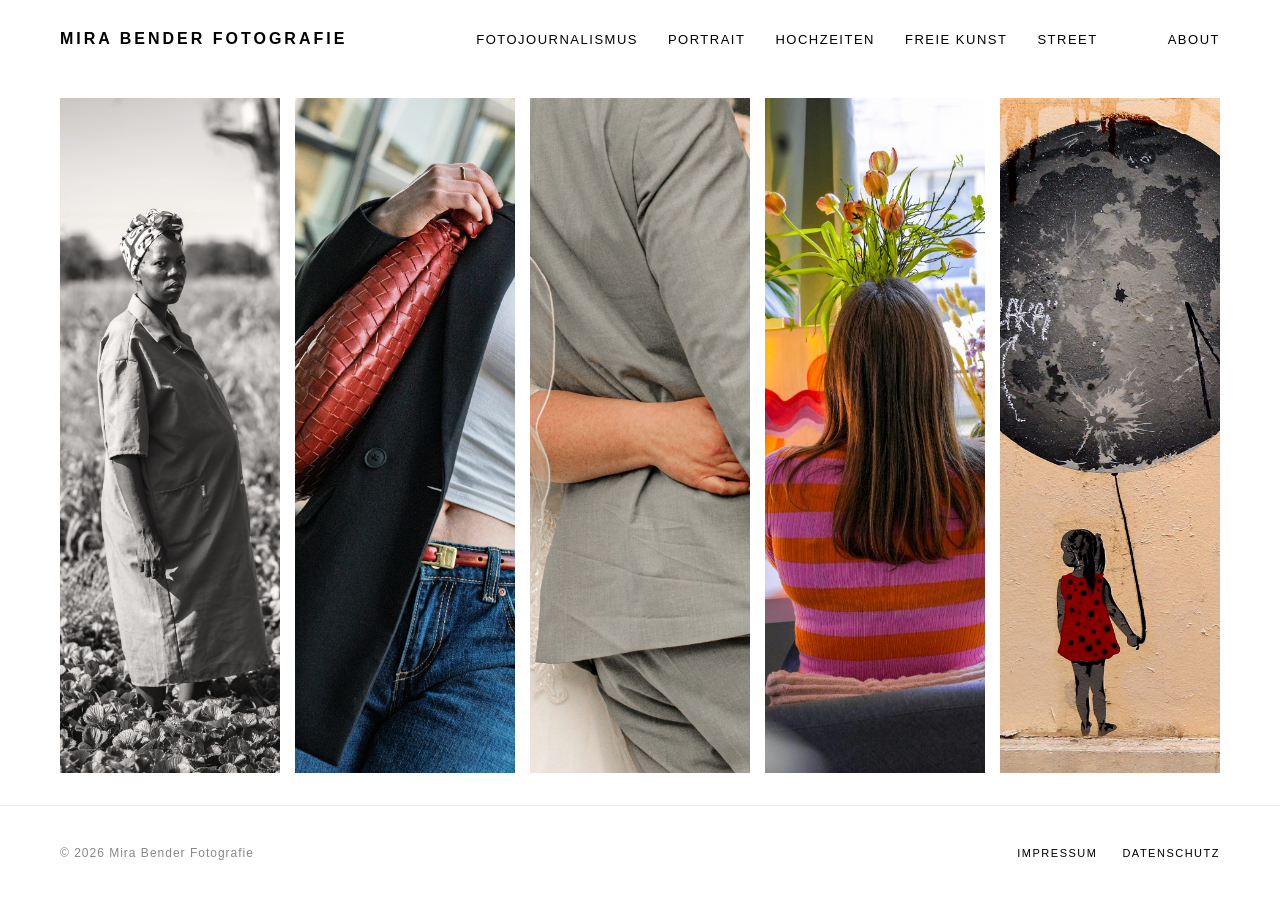
==== index.html @ ff71d6ab "Doppeltes Street-Bild entfernen, Mobile-Navigation als Hamburger-Menü - Bild 14 bei Street war byte-" ====
<!DOCTYPE html>
<html lang="de">
<head>
  <meta charset="UTF-8">
  <meta name="viewport" content="width=device-width, initial-scale=1.0">
  <title>Mira Bender Fotografie</title>
  <link rel="stylesheet" href="css/styles.css">
</head>
<body>

  <header class="site-header">
    <div class="logo">
      <a href="index.html">Mira Bender Fotografie</a>
    </div>
    <button class="nav-toggle" id="navToggle" aria-label="Menü öffnen" aria-expanded="false" aria-controls="mainNav">
      <span></span><span></span><span></span>
    </button>
    <nav class="main-nav" id="mainNav">
      <ul>
        <li><a href="galerie.html?cat=1">Fotojournalismus</a></li>
        <li><a href="galerie.html?cat=2">Portrait</a></li>
        <li><a href="galerie.html?cat=3">Hochzeiten</a></li>
        <li><a href="galerie.html?cat=4">Freie Kunst</a></li>
        <li><a href="galerie.html?cat=5">Street</a></li>
        <li class="nav-item-spacer"><a href="about.html">About</a></li>
      </ul>
    </nav>
  </header>

  <main class="home-main">
    <div class="category-grid">
      
      <a href="galerie.html?cat=1" class="category-card">
        <div class="category-image">
          <img class="fade-img" src="images/1 Fotojournalismus Kolonialismus.jpg" alt="Fotojournalismus">
        </div>
        <div class="category-overlay">
          <span>Fotojournalismus</span>
        </div>
      </a>

      <a href="galerie.html?cat=2" class="category-card">
        <div class="category-image">
          <img class="fade-img" src="images/2 Portraitfotografie.jpg" alt="Portrait" loading="lazy">
        </div>
        <div class="category-overlay">
          <span>Portrait</span>
        </div>
      </a>

      <a href="galerie.html?cat=3" class="category-card">
        <div class="category-image">
          <img class="fade-img" src="images/3 Hochzeiten.jpg" alt="Hochzeiten" loading="lazy">
        </div>
        <div class="category-overlay">
          <span>Hochzeiten</span>
        </div>
      </a>

      <a href="galerie.html?cat=4" class="category-card">
        <div class="category-image">
          <img class="fade-img" src="images/4 Freie Kunst.jpg" alt="Freie Kunst" loading="lazy">
        </div>
        <div class="category-overlay">
          <span>Freie Kunst</span>
        </div>
      </a>

      <a href="galerie.html?cat=5" class="category-card">
        <div class="category-image">
          <img class="fade-img" src="images/5 Rubrik Street.jpg" alt="Street" loading="lazy">
        </div>
        <div class="category-overlay">
          <span>Street</span>
        </div>
      </a>
      
    </div>
  </main>

  <footer class="site-footer">
    <div class="footer-content">
      <p>&copy; 2026 Mira Bender Fotografie</p>
      <nav class="footer-nav">
        <a href="impressum.html">Impressum</a>
        <a href="datenschutz.html">Datenschutz</a>
      </nav>
    </div>
  </footer>

  <script src="js/main.js"></script>
</body>
</html>
---- css/styles.css ----
/* --- BASIS & RESET --- */
* {
  margin: 0;
  padding: 0;
  box-sizing: border-box;
}

/* Sticky Footer Vorbereitung */
html, body {
  height: 100%;
}

body {
  font-family: 'Helvetica Neue', Helvetica, Arial, sans-serif;
  background-color: white;
  color: black;
  -webkit-font-smoothing: antialiased;
  display: flex;
  flex-direction: column;
}

/* Main dehnt sich aus, um Footer unten zu halten */
main {
  flex: 1;
}

/* --- HEADER --- */
.site-header {
  display: flex;
  justify-content: space-between;
  align-items: center;
  padding: 30px 60px;
  background: white;
  position: sticky;
  top: 0;
  z-index: 1000;
}

.logo a {
  font-size: 16px;
  font-weight: bold;
  letter-spacing: 3px;
  text-decoration: none;
  color: black;
  text-transform: uppercase;
}

.main-nav ul {
  list-style: none;
  display: flex;
  align-items: center;
  gap: 30px;
}

.main-nav a {
  text-decoration: none;
  color: black;
  font-size: 13px;
  letter-spacing: 1.5px;
  text-transform: uppercase;
  transition: opacity 0.3s ease;
}

/* LÖSUNG: Fixer Abstand vor About auf allen Seiten */
.nav-item-spacer {
  margin-left: 40px !important;
}

/* --- STARTSEITE: BILDER-GRID --- */
.home-main {
  padding: 20px 60px 20px 60px;
}

.category-grid {
  display: grid;
  grid-template-columns: repeat(5, 1fr);
  gap: 15px;
  height: 75vh;
  min-height: 450px;
}

.category-card {
  position: relative;
  overflow: hidden;
  display: block;
  text-decoration: none;
}

.category-image {
  width: 100%;
  height: 100%;
}

.category-image img {
  width: 100%;
  height: 100%;
  object-fit: cover;
  transition: transform 0.8s ease;
}

.category-overlay {
  position: absolute;
  top: 0;
  left: 0;
  width: 100%;
  height: 100%;
  background: rgba(0, 0, 0, 0);
  display: flex;
  align-items: center;
  justify-content: center;
  transition: background 0.4s ease;
}

.category-overlay span {
  color: white;
  font-size: 14px;
  letter-spacing: 2px;
  text-transform: uppercase;
  font-weight: bold;
  opacity: 0;
  transform: translateY(10px);
  transition: all 0.4s ease;
}

/* Desktop Hover-Effekte */
@media (min-width: 1025px) {
  .category-card:hover .category-image img { transform: scale(1.05); }
  .category-card:hover .category-overlay { background: rgba(0, 0, 0, 0.3); }
  .category-card:hover .category-overlay span { opacity: 1; transform: translateY(0); }
}

/* --- FOOTER --- */
.site-footer {
  padding: 40px 60px;
  background-color: white;
  border-top: 1px solid #eee;
}

.footer-content {
  display: flex;
  justify-content: space-between;
  align-items: center;
}

.footer-content p {
  font-size: 12px;
  color: #888;
  letter-spacing: 1px;
}

.footer-nav {
  display: flex;
  gap: 25px;
}

.footer-nav a {
  text-decoration: none;
  color: black;
  font-size: 11px;
  text-transform: uppercase;
  letter-spacing: 1.5px;
}

/* --- BILD FADE-IN BEIM LADEN --- */
.fade-img {
  opacity: 0;
  transition: opacity 0.6s ease;
}

.fade-img.is-loaded {
  opacity: 1;
}

@media (prefers-reduced-motion: reduce) {
  .fade-img { transition: none; }
}

/* --- HAMBURGER-BUTTON (nur auf Mobile sichtbar) --- */
.nav-toggle {
  display: none;
  flex-direction: column;
  justify-content: center;
  align-items: flex-end;
  gap: 5px;
  width: 34px;
  height: 34px;
  background: none;
  border: none;
  padding: 0;
  cursor: pointer;
  z-index: 1600;
}

.nav-toggle span {
  display: block;
  width: 100%;
  height: 2px;
  background: black;
  transition: transform 0.3s ease, opacity 0.3s ease, width 0.3s ease;
}

.nav-toggle.is-open span:nth-child(1) { width: 100%; transform: translateY(7px) rotate(45deg); }
.nav-toggle.is-open span:nth-child(2) { opacity: 0; }
.nav-toggle.is-open span:nth-child(3) { width: 100%; transform: translateY(-7px) rotate(-45deg); }

/* --- RESPONSIVE --- */
@media (max-width: 1024px) and (min-width: 641px) {
  .site-header { flex-direction: column; padding: 20px; gap: 20px; }
  .main-nav ul { gap: 15px; flex-wrap: wrap; justify-content: center; }
  .nav-item-spacer { margin-left: 0 !important; }
}

@media (max-width: 1024px) {
  .category-grid { grid-template-columns: 1fr; height: auto; }
  .category-card { height: 300px; }

  /* Mobile: Text & Overlay sofort sichtbar */
  .category-overlay { background: rgba(0, 0, 0, 0.25); }
  .category-overlay span { opacity: 1; transform: translateY(0); }

  .footer-content { flex-direction: column; gap: 20px; text-align: center; }
}

/* --- MOBILE NAV: Hamburger öffnet Vollbild-Menü --- */
@media (max-width: 640px) {
  .site-header {
    flex-direction: row;
    justify-content: space-between;
    align-items: center;
    padding: 18px 20px;
  }

  .logo a { font-size: 13px; letter-spacing: 2px; }

  .nav-toggle { display: flex; }

  .main-nav {
    position: fixed;
    inset: 0;
    background: white;
    display: flex;
    align-items: center;
    justify-content: center;
    opacity: 0;
    visibility: hidden;
    transition: opacity 0.3s ease;
    z-index: 1500;
  }

  .main-nav.is-open {
    opacity: 1;
    visibility: visible;
  }

  .main-nav ul {
    flex-direction: column;
    align-items: center;
    gap: 30px;
  }

  .main-nav a {
    font-size: 18px;
    letter-spacing: 2px;
  }

  .nav-item-spacer {
    margin-left: 0 !important;
    margin-top: 14px;
    padding-top: 14px;
    border-top: 1px solid #eee;
  }
}




/* --- OPTIMIERTE DIANA LIM STYLE GALLERY (Größere Bilder) --- */
.gallery-page {
  padding: 0;
  /* Nutzt die volle Höhe, abzüglich eines kleinen Puffers für Titel/Header */
  height: 100vh;
  height: 100dvh; /* korrekte Höhe auf Mobile trotz Adressleiste */
  display: flex;
  flex-direction: column;
  overflow: hidden;
}

.gallery-title {
  /* Padding oben/unten reduziert, um Platz zu sparen */
  padding: 20px 60px 0px; 
}

.gallery-title h1 {
  font-size: 15px; 
  font-weight: 300;
  letter-spacing: 4px;
  text-transform: uppercase;
  color: #000;
  /* Kleinerer Abstand nach unten zum Bild */
  margin-bottom: 10px; 
}

.photo-grid-horizontal {
  display: flex;
  flex-direction: row;
  align-items: center;
  overflow-x: auto;
  overflow-y: hidden;
  flex: 1;
  /* Padding unten reduziert, damit Bilder tiefer gehen */
  padding: 0 60px 20px 60px;
  gap: 10px;
  cursor: grab;

  scrollbar-width: none;
  -ms-overflow-style: none;
}

.photo-grid-horizontal::-webkit-scrollbar {
  display: none;
}

.photo-item-horizontal {
  flex: 0 0 auto;
  /* Erhöht auf 92%, damit die Bilder fast den ganzen Platz einnehmen */
  height: 92%;
}

.photo-item-horizontal img {
  height: 100%;
  width: auto;
  display: block;
  object-fit: contain;
  -webkit-user-drag: none;
  cursor: zoom-in;
}

/* Anpassung für kleinere Bildschirme */
@media (max-width: 1024px) {
  .photo-grid-horizontal {
    height: 85%;
    padding: 0 20px 20px;
  }
}

/* Mobile: sanftes Einrasten pro Bild statt freiem Scrollen */
@media (max-width: 768px) {
  .photo-grid-horizontal {
    scroll-snap-type: x proximity;
  }

  .photo-item-horizontal {
    scroll-snap-align: center;
  }
}

/* --- LIGHTBOX (groß angezeigtes Bild, Klick/Tap zum Öffnen) --- */
.lightbox {
  position: fixed;
  inset: 0;
  background: rgba(0, 0, 0, 0.95);
  display: flex;
  align-items: center;
  justify-content: center;
  z-index: 2000;
  opacity: 0;
  visibility: hidden;
  transition: opacity 0.3s ease;
  padding: 20px;
}

.lightbox.is-active {
  opacity: 1;
  visibility: visible;
}

.lightbox-img {
  max-width: 90vw;
  max-height: 88vh;
  object-fit: contain;
  box-shadow: 0 20px 60px rgba(0, 0, 0, 0.5);
  opacity: 0;
  transition: opacity 0.25s ease;
}

.lightbox-img.is-loaded {
  opacity: 1;
}

.lightbox-close,
.lightbox-prev,
.lightbox-next {
  position: absolute;
  background: none;
  border: none;
  color: #fff;
  cursor: pointer;
  line-height: 1;
  padding: 12px;
  opacity: 0.8;
  transition: opacity 0.2s ease;
}

.lightbox-close:hover,
.lightbox-prev:hover,
.lightbox-next:hover {
  opacity: 1;
}

.lightbox-close {
  top: 10px;
  right: 15px;
  font-size: 30px;
}

.lightbox-prev,
.lightbox-next {
  top: 50%;
  transform: translateY(-50%);
  font-size: 34px;
}

.lightbox-prev { left: 5px; }
.lightbox-next { right: 5px; }

@media (max-width: 768px) {
  .lightbox-close { top: 6px; right: 6px; font-size: 26px; }
  .lightbox-prev, .lightbox-next { font-size: 26px; padding: 16px 10px; }
}
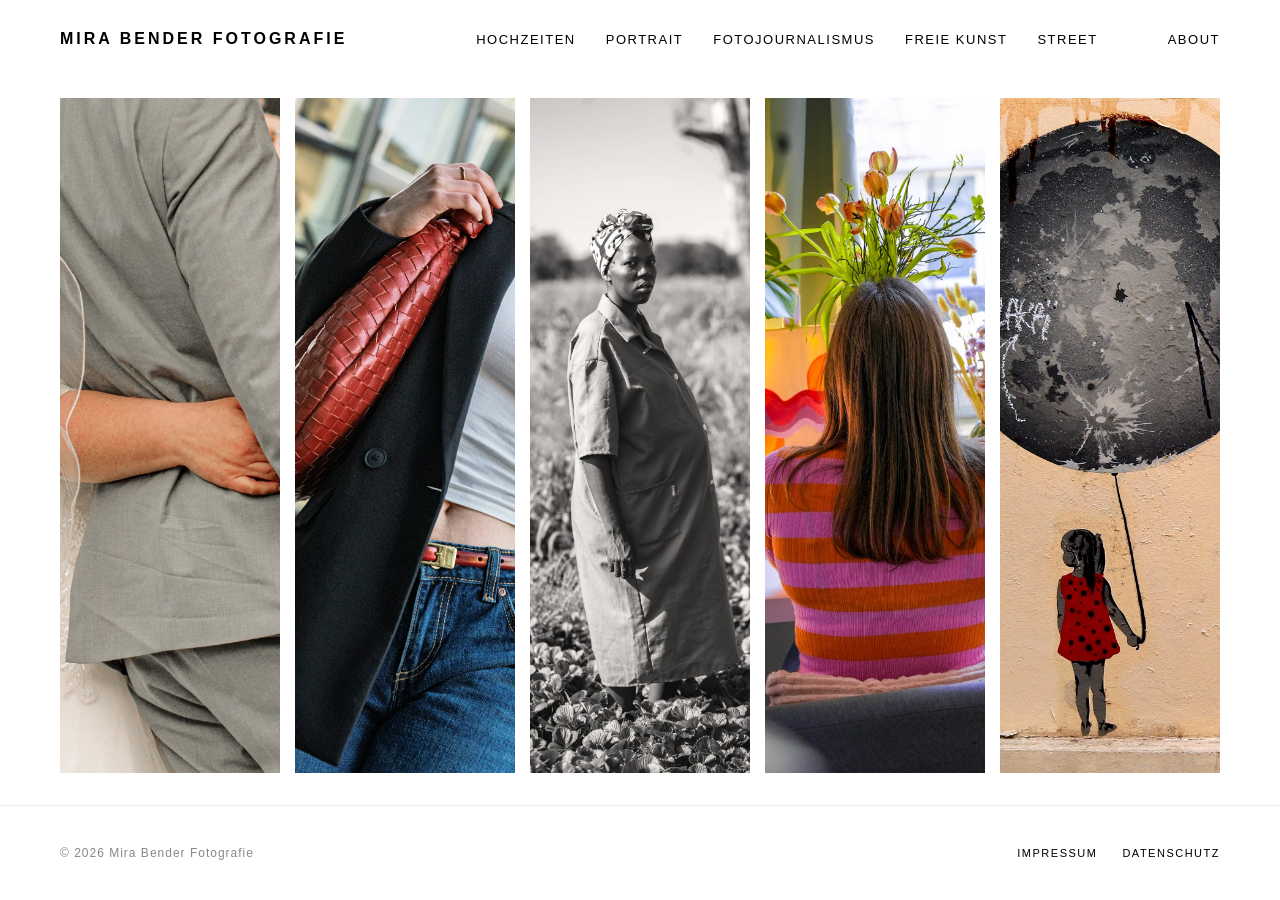
==== commit 344fe59c: "Kategorie-Reihenfolge ändern, mobile Galerie als Raster, Swipe in Lightbox - Reihenfolge in Navigati" ====
--- a/index.html
+++ b/index.html
@@ -4,7 +4,7 @@
   <meta charset="UTF-8">
   <meta name="viewport" content="width=device-width, initial-scale=1.0">
   <title>Mira Bender Fotografie</title>
-  <link rel="stylesheet" href="css/styles.css">
+  <link rel="stylesheet" href="css/styles.css?v=4">
 </head>
 <body>
 
@@ -17,9 +17,9 @@
     </button>
     <nav class="main-nav" id="mainNav">
       <ul>
+        <li><a href="galerie.html?cat=3">Hochzeiten</a></li>
+        <li><a href="galerie.html?cat=2">Portrait</a></li>
         <li><a href="galerie.html?cat=1">Fotojournalismus</a></li>
-        <li><a href="galerie.html?cat=2">Portrait</a></li>
-        <li><a href="galerie.html?cat=3">Hochzeiten</a></li>
         <li><a href="galerie.html?cat=4">Freie Kunst</a></li>
         <li><a href="galerie.html?cat=5">Street</a></li>
         <li class="nav-item-spacer"><a href="about.html">About</a></li>
@@ -30,12 +30,12 @@
   <main class="home-main">
     <div class="category-grid">
       
-      <a href="galerie.html?cat=1" class="category-card">
+      <a href="galerie.html?cat=3" class="category-card">
         <div class="category-image">
-          <img class="fade-img" src="images/1 Fotojournalismus Kolonialismus.jpg" alt="Fotojournalismus">
+          <img class="fade-img" src="images/3 Hochzeiten.jpg" alt="Hochzeiten">
         </div>
         <div class="category-overlay">
-          <span>Fotojournalismus</span>
+          <span>Hochzeiten</span>
         </div>
       </a>
 
@@ -48,12 +48,12 @@
         </div>
       </a>
 
-      <a href="galerie.html?cat=3" class="category-card">
+      <a href="galerie.html?cat=1" class="category-card">
         <div class="category-image">
-          <img class="fade-img" src="images/3 Hochzeiten.jpg" alt="Hochzeiten" loading="lazy">
+          <img class="fade-img" src="images/1 Fotojournalismus Kolonialismus.jpg" alt="Fotojournalismus" loading="lazy">
         </div>
         <div class="category-overlay">
-          <span>Hochzeiten</span>
+          <span>Fotojournalismus</span>
         </div>
       </a>
 
@@ -88,6 +88,6 @@
     </div>
   </footer>
 
-  <script src="js/main.js"></script>
+  <script src="js/main.js?v=4"></script>
 </body>
 </html>
--- a/css/styles.css
+++ b/css/styles.css
@@ -343,14 +343,52 @@
   }
 }
 
-/* Mobile: sanftes Einrasten pro Bild statt freiem Scrollen */
-@media (max-width: 768px) {
+/* Tablet: sanftes Einrasten pro Bild statt freiem Scrollen */
+@media (max-width: 768px) and (min-width: 641px) {
   .photo-grid-horizontal {
     scroll-snap-type: x proximity;
   }
 
   .photo-item-horizontal {
     scroll-snap-align: center;
+  }
+}
+
+/* Handy: Raster statt horizontalem Scrollen - man sieht alle Bilder einer
+   Rubrik auf einen Blick und tippt eins an, um es groß zu sehen. */
+@media (max-width: 640px) {
+  .gallery-page {
+    height: auto;
+    min-height: 100dvh;
+    display: block;
+    overflow: visible;
+  }
+
+  .gallery-title {
+    padding: 20px 20px 0;
+  }
+
+  .photo-grid-horizontal {
+    display: grid;
+    grid-template-columns: repeat(2, 1fr);
+    gap: 8px;
+    height: auto;
+    overflow: visible;
+    padding: 16px 16px 50px;
+    cursor: default;
+  }
+
+  .photo-item-horizontal {
+    height: auto;
+    width: 100%;
+    aspect-ratio: 3 / 4;
+    overflow: hidden;
+  }
+
+  .photo-item-horizontal img {
+    width: 100%;
+    height: 100%;
+    object-fit: cover;
   }
 }
 
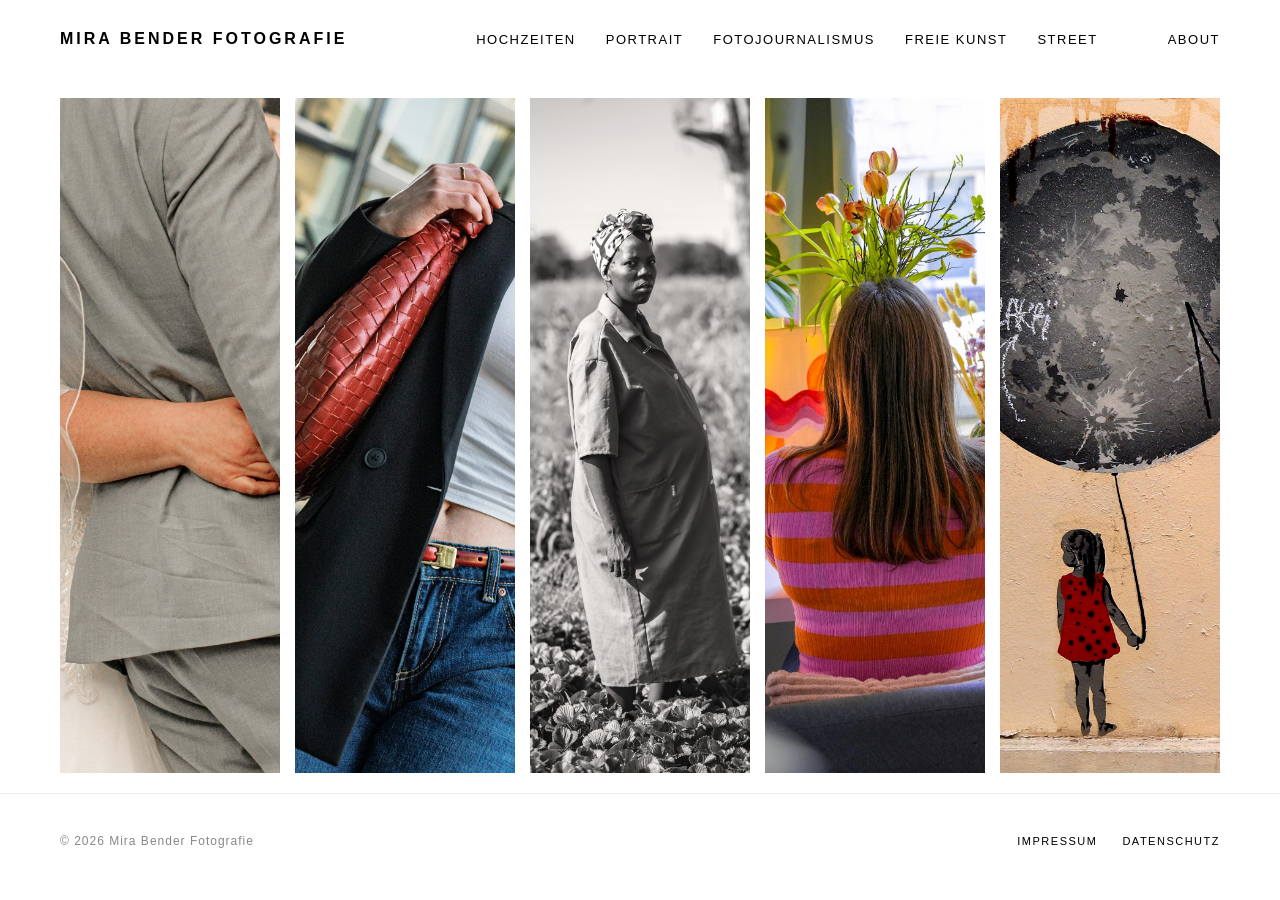
==== commit ec1354dc: "Footer-Bug beheben und mobiles Galerie-Raster auf Masonry umstellen Bugfix: html/body hatten eine fe" ====
--- a/index.html
+++ b/index.html
@@ -4,7 +4,7 @@
   <meta charset="UTF-8">
   <meta name="viewport" content="width=device-width, initial-scale=1.0">
   <title>Mira Bender Fotografie</title>
-  <link rel="stylesheet" href="css/styles.css?v=4">
+  <link rel="stylesheet" href="css/styles.css?v=5">
 </head>
 <body>
 
--- a/css/styles.css
+++ b/css/styles.css
@@ -7,7 +7,10 @@
 
 /* Sticky Footer Vorbereitung */
 html, body {
-  height: 100%;
+  /* min-height statt height: lässt die Seite wachsen, wenn der Inhalt
+     (z.B. das mobile Bilder-Raster) höher als der Bildschirm ist, statt
+     den Footer an der Bildschirmhöhe "festzuklemmen". */
+  min-height: 100%;
 }
 
 body {
@@ -355,7 +358,11 @@
 }
 
 /* Handy: Raster statt horizontalem Scrollen - man sieht alle Bilder einer
-   Rubrik auf einen Blick und tippt eins an, um es groß zu sehen. */
+   Rubrik auf einen Blick und tippt eins an, um es groß zu sehen.
+   Masonry (CSS-Spalten) statt festem Seitenverhältnis, damit schmale
+   (Hochformat) und breite (Querformat) Bilder beide unbeschnitten in
+   ihrem echten Seitenverhältnis dargestellt werden - unabhängig davon,
+   welche Bilder später eingefügt werden. */
 @media (max-width: 640px) {
   .gallery-page {
     height: auto;
@@ -369,9 +376,9 @@
   }
 
   .photo-grid-horizontal {
-    display: grid;
-    grid-template-columns: repeat(2, 1fr);
-    gap: 8px;
+    display: block;
+    column-count: 2;
+    column-gap: 10px;
     height: auto;
     overflow: visible;
     padding: 16px 16px 50px;
@@ -381,14 +388,15 @@
   .photo-item-horizontal {
     height: auto;
     width: 100%;
-    aspect-ratio: 3 / 4;
-    overflow: hidden;
+    break-inside: avoid;
+    margin-bottom: 10px;
   }
 
   .photo-item-horizontal img {
     width: 100%;
-    height: 100%;
-    object-fit: cover;
+    height: auto;
+    display: block;
+    object-fit: initial;
   }
 }
 
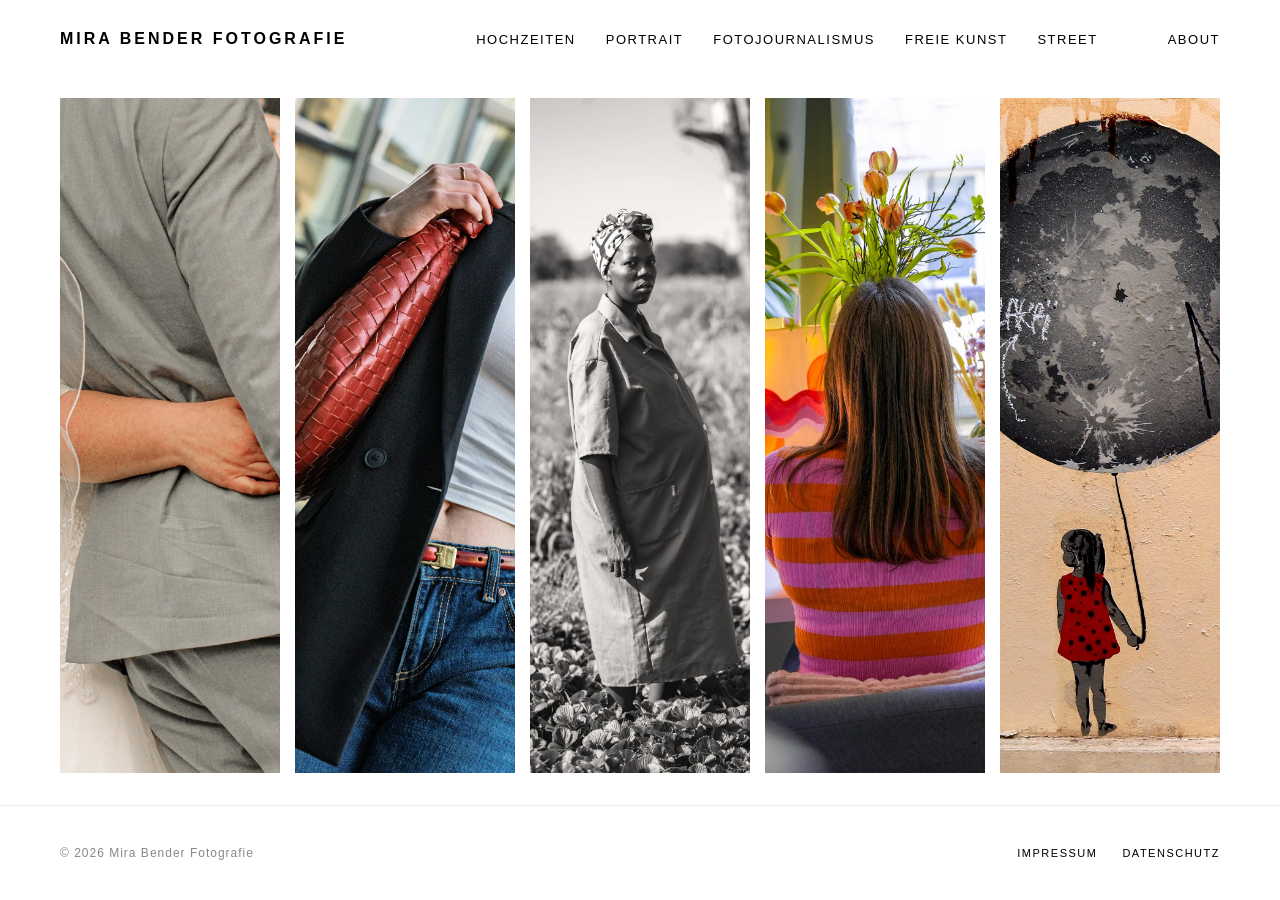
==== commit 3b12805a: "Desktop-Galerie-Regression durch letzten Fix beheben Der letzte Footer-Fix (html/body auf min-height" ====
--- a/index.html
+++ b/index.html
@@ -4,7 +4,7 @@
   <meta charset="UTF-8">
   <meta name="viewport" content="width=device-width, initial-scale=1.0">
   <title>Mira Bender Fotografie</title>
-  <link rel="stylesheet" href="css/styles.css?v=5">
+  <link rel="stylesheet" href="css/styles.css?v=6">
 </head>
 <body>
 
--- a/css/styles.css
+++ b/css/styles.css
@@ -5,12 +5,16 @@
   box-sizing: border-box;
 }
 
-/* Sticky Footer Vorbereitung */
+/* Sticky Footer Vorbereitung. Wichtig: html/body brauchen eine FESTE
+   Höhe (nicht min-height), damit "flex: 1" auf <main> (s.u.) die
+   Restfläche nach Header/Footer korrekt berechnen kann - mit einer
+   variablen Höhe würde das auf breiten Bildschirmen zu riesigen,
+   falsch berechneten Flächen führen. Das mobile Bilder-Raster wird
+   stattdessen gezielt aus diesem Mechanismus herausgenommen (siehe
+   .gallery-page in der Mobile-Media-Query weiter unten), damit es dort
+   trotzdem mitwachsen kann, statt den Footer zu verdecken. */
 html, body {
-  /* min-height statt height: lässt die Seite wachsen, wenn der Inhalt
-     (z.B. das mobile Bilder-Raster) höher als der Bildschirm ist, statt
-     den Footer an der Bildschirmhöhe "festzuklemmen". */
-  min-height: 100%;
+  height: 100%;
 }
 
 body {
@@ -365,6 +369,11 @@
    welche Bilder später eingefügt werden. */
 @media (max-width: 640px) {
   .gallery-page {
+    /* Aus dem flex:1-Mechanismus von <main> herausnehmen (siehe Kommentar
+       oben bei html/body) - sonst würde die Höhe auf Basis des (bei
+       Prozent-Flex-Basis nötigen) umgebenden Kontexts falsch berechnet.
+       Stattdessen einfach normal mit dem Inhalt mitwachsen. */
+    flex: none;
     height: auto;
     min-height: 100dvh;
     display: block;
@@ -388,6 +397,10 @@
   .photo-item-horizontal {
     height: auto;
     width: 100%;
+    /* Platzhalter-Mindesthöhe, solange das Bild noch nicht geladen ist -
+       sonst hat das Element Höhe 0 und loading="lazy" erkennt es nie als
+       sichtbar, wodurch das Bild gar nicht erst nachgeladen wird. */
+    min-height: 60px;
     break-inside: avoid;
     margin-bottom: 10px;
   }
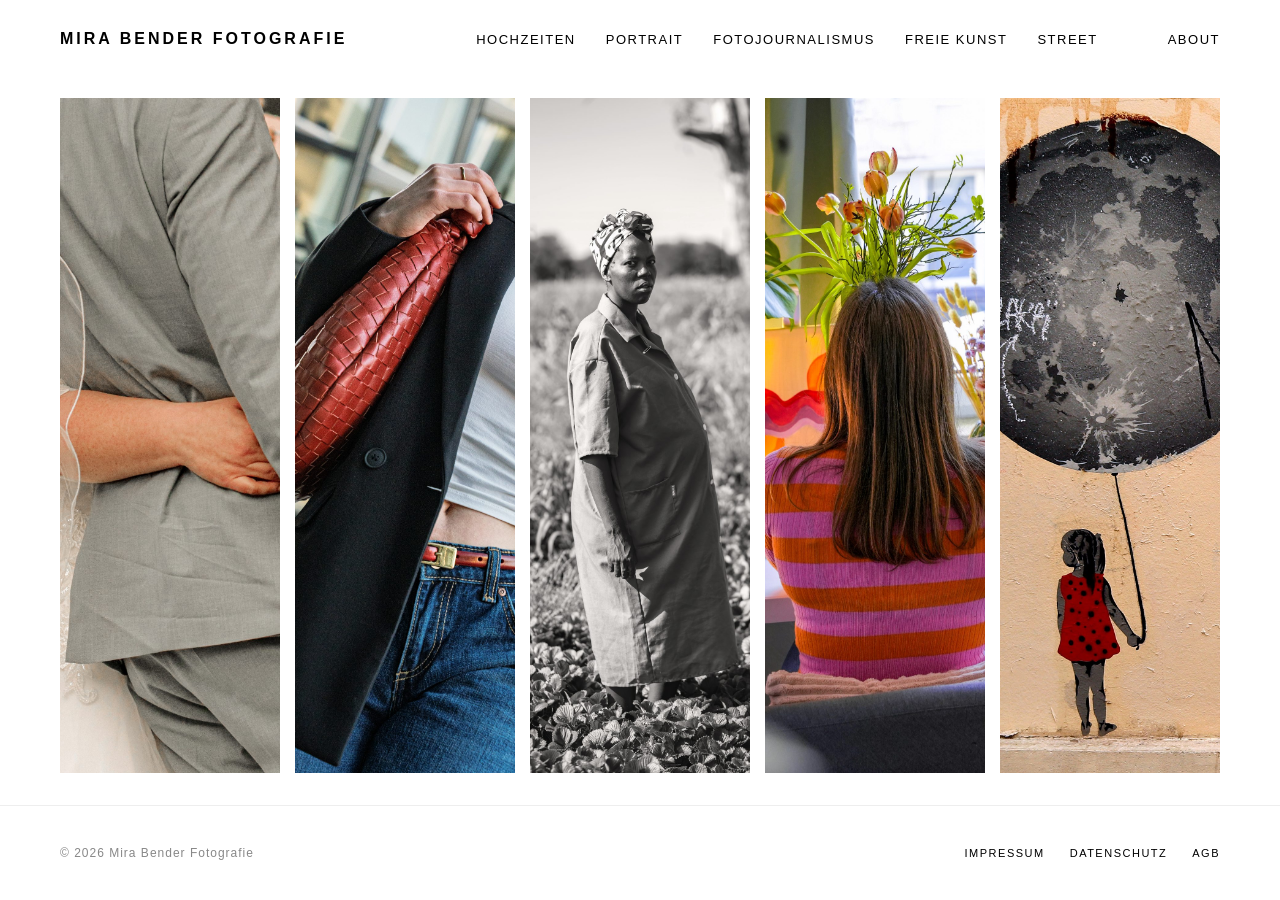
==== commit 6c65b7bd: "AGB-Seite hinzufügen und im Footer verlinken Neue Seite agb.html mit den Allgemeinen Geschäftsbeding" ====
--- a/index.html
+++ b/index.html
@@ -4,7 +4,7 @@
   <meta charset="UTF-8">
   <meta name="viewport" content="width=device-width, initial-scale=1.0">
   <title>Mira Bender Fotografie</title>
-  <link rel="stylesheet" href="css/styles.css?v=6">
+  <link rel="stylesheet" href="css/styles.css?v=7">
 </head>
 <body>
 
@@ -84,6 +84,7 @@
       <nav class="footer-nav">
         <a href="impressum.html">Impressum</a>
         <a href="datenschutz.html">Datenschutz</a>
+        <a href="agb.html">AGB</a>
       </nav>
     </div>
   </footer>
--- a/css/styles.css
+++ b/css/styles.css
@@ -228,8 +228,11 @@
   .footer-content { flex-direction: column; gap: 20px; text-align: center; }
 }
 
-/* --- MOBILE NAV: Hamburger öffnet Vollbild-Menü --- */
-@media (max-width: 640px) {
+/* --- MOBILE NAV: Hamburger öffnet Vollbild-Menü ---
+   Gilt auch im Querformat (breiter als 640px, aber wenig Höhe) - sonst
+   würde die mehrzeilige Tablet-Navigation den Großteil des knappen
+   Platzes auf dem gedrehten Handy fressen. */
+@media (max-width: 640px), (max-height: 500px) and (orientation: landscape) {
   .site-header {
     flex-direction: row;
     justify-content: space-between;
@@ -278,6 +281,33 @@
   }
 }
 
+/* Querformat mit wenig Höhe: Menüpunkte als umbrechende Reihe statt
+   langer senkrechter Liste, damit das Vollbild-Menü nicht höher als der
+   Bildschirm wird. */
+@media (max-height: 500px) and (orientation: landscape) {
+  .main-nav {
+    overflow-y: auto;
+    padding: 20px 0;
+  }
+
+  .main-nav ul {
+    flex-direction: row;
+    flex-wrap: wrap;
+    justify-content: center;
+    gap: 16px 28px;
+  }
+
+  .main-nav a {
+    font-size: 15px;
+  }
+
+  .nav-item-spacer {
+    margin-top: 0;
+    padding-top: 0;
+    border-top: none;
+  }
+}
+
 
 
 
@@ -366,8 +396,10 @@
    Masonry (CSS-Spalten) statt festem Seitenverhältnis, damit schmale
    (Hochformat) und breite (Querformat) Bilder beide unbeschnitten in
    ihrem echten Seitenverhältnis dargestellt werden - unabhängig davon,
-   welche Bilder später eingefügt werden. */
-@media (max-width: 640px) {
+   welche Bilder später eingefügt werden. Gilt auch im Querformat mit
+   wenig Höhe - sonst würde die alte, auf Bildschirmhöhe gequetschte
+   Scroll-Reihe greifen. */
+@media (max-width: 640px), (max-height: 500px) and (orientation: landscape) {
   .gallery-page {
     /* Aus dem flex:1-Mechanismus von <main> herausnehmen (siehe Kommentar
        oben bei html/body) - sonst würde die Höhe auf Basis des (bei
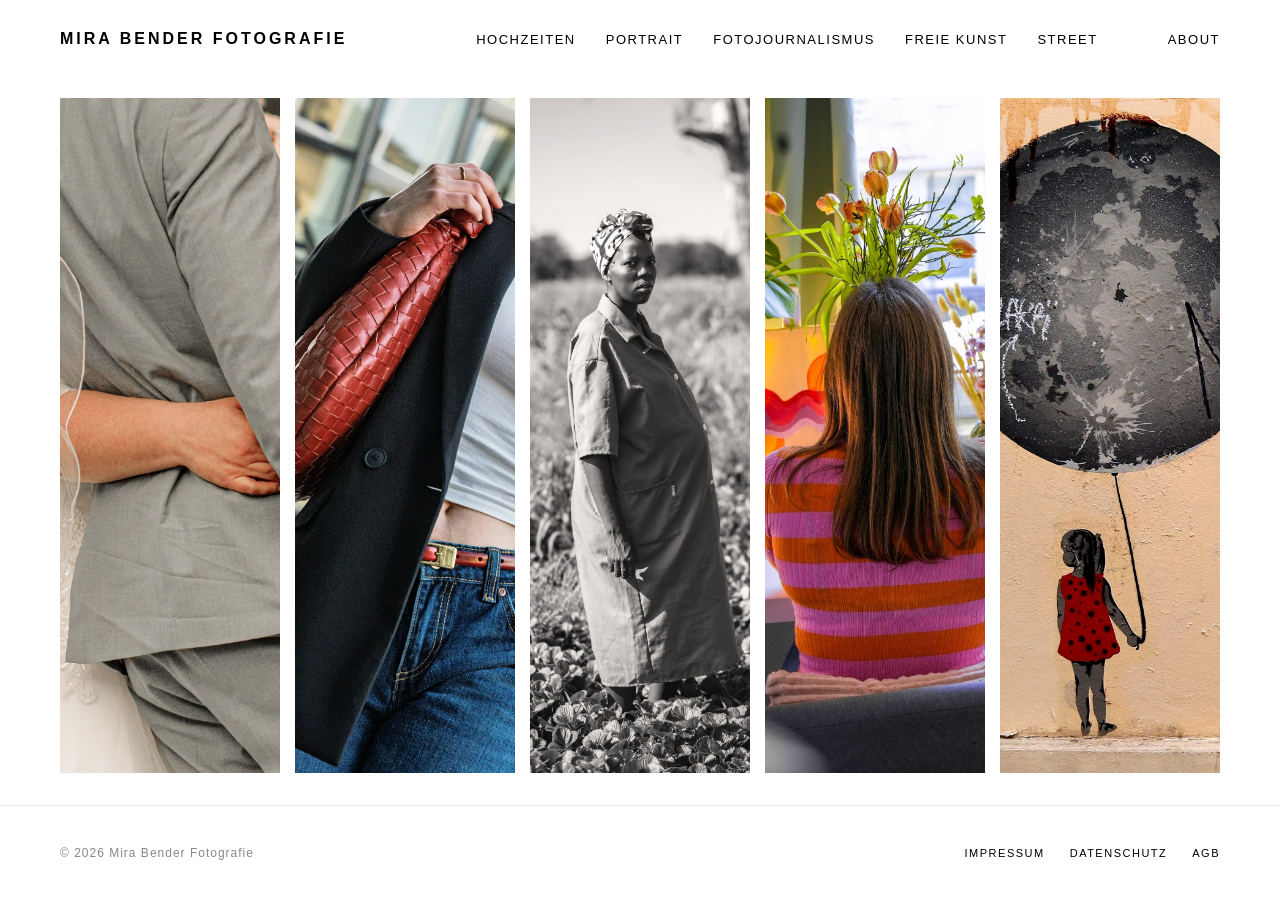
==== commit 311eea5d: "Favicon hinzufügen ("MB"-Monogramm statt Standard-Browser-Icon) Einfaches schwarz-weißes "MB"-Monogr" ====
--- a/index.html
+++ b/index.html
@@ -3,6 +3,9 @@
 <head>
   <meta charset="UTF-8">
   <meta name="viewport" content="width=device-width, initial-scale=1.0">
+  <link rel="icon" type="image/svg+xml" href="favicon.svg">
+  <link rel="icon" type="image/png" sizes="32x32" href="favicon-32.png">
+  <link rel="apple-touch-icon" href="apple-touch-icon.png">
   <title>Mira Bender Fotografie</title>
   <link rel="stylesheet" href="css/styles.css?v=7">
 </head>
